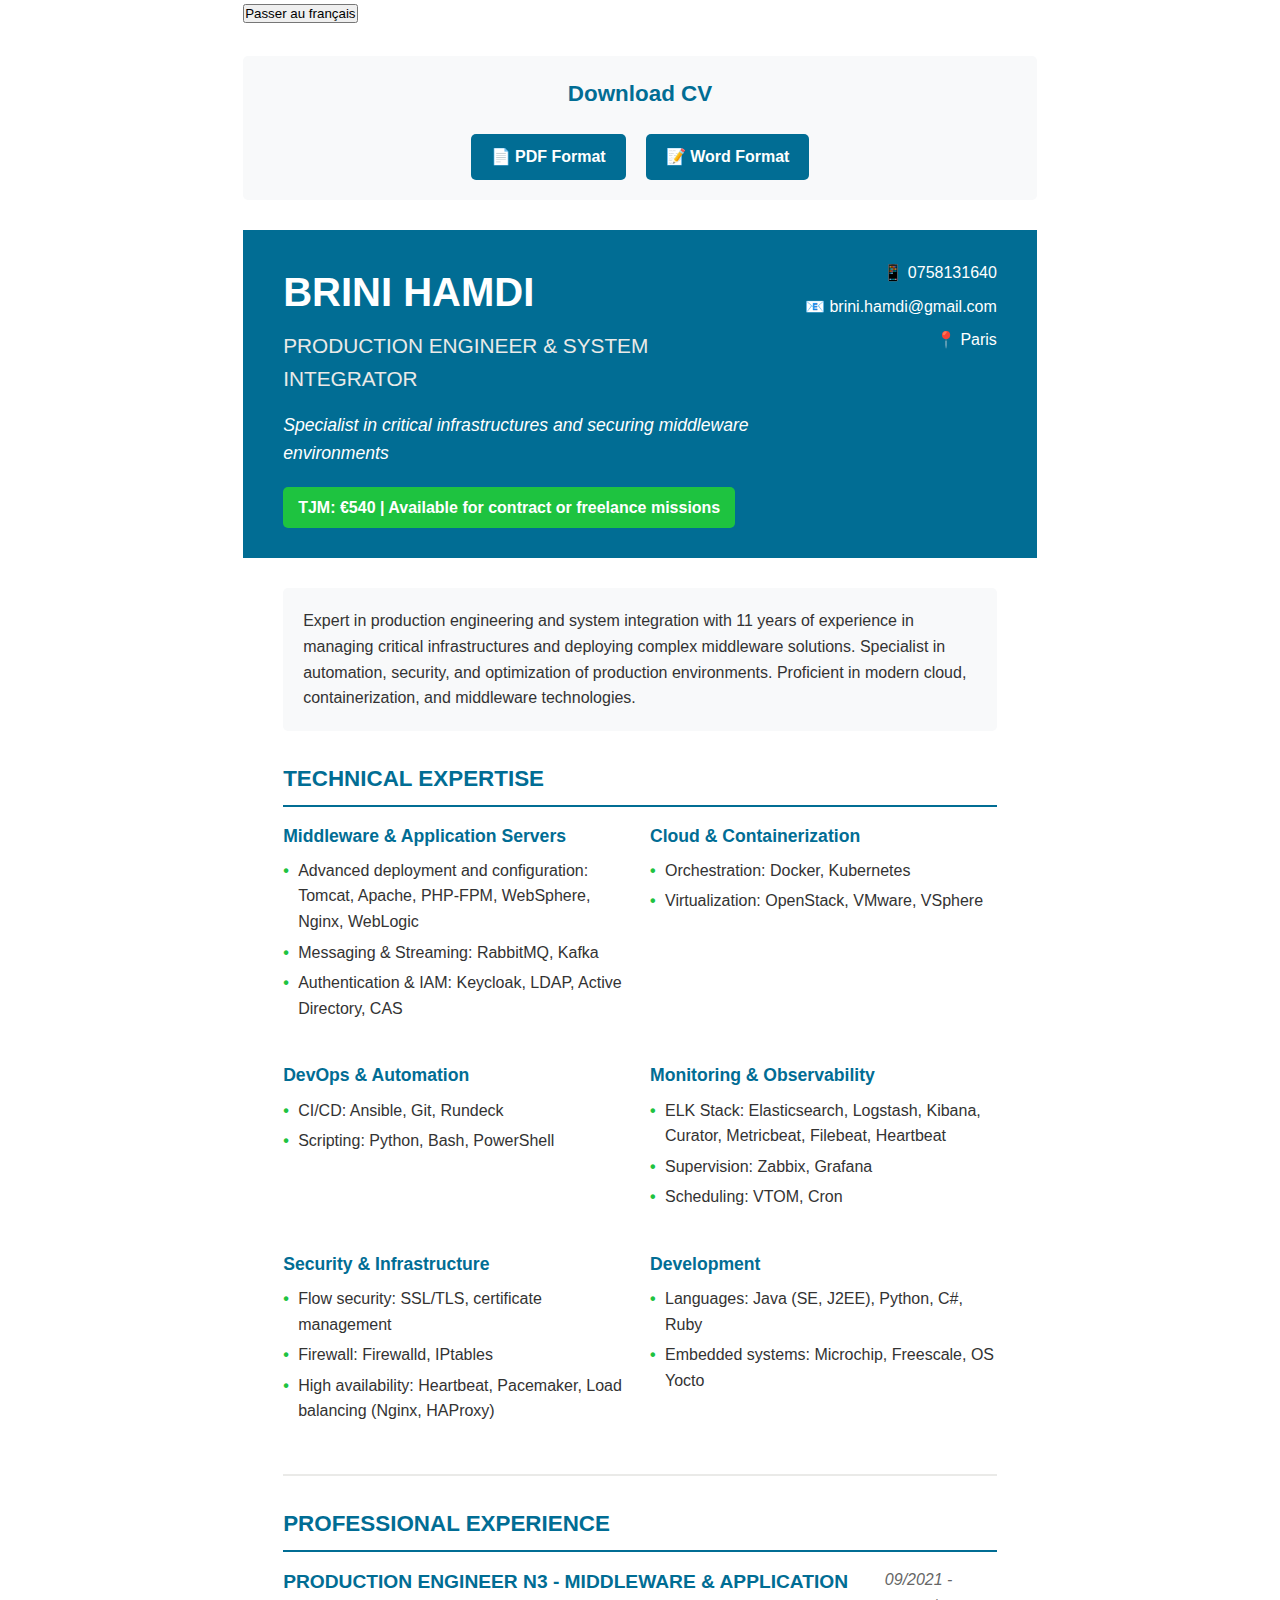
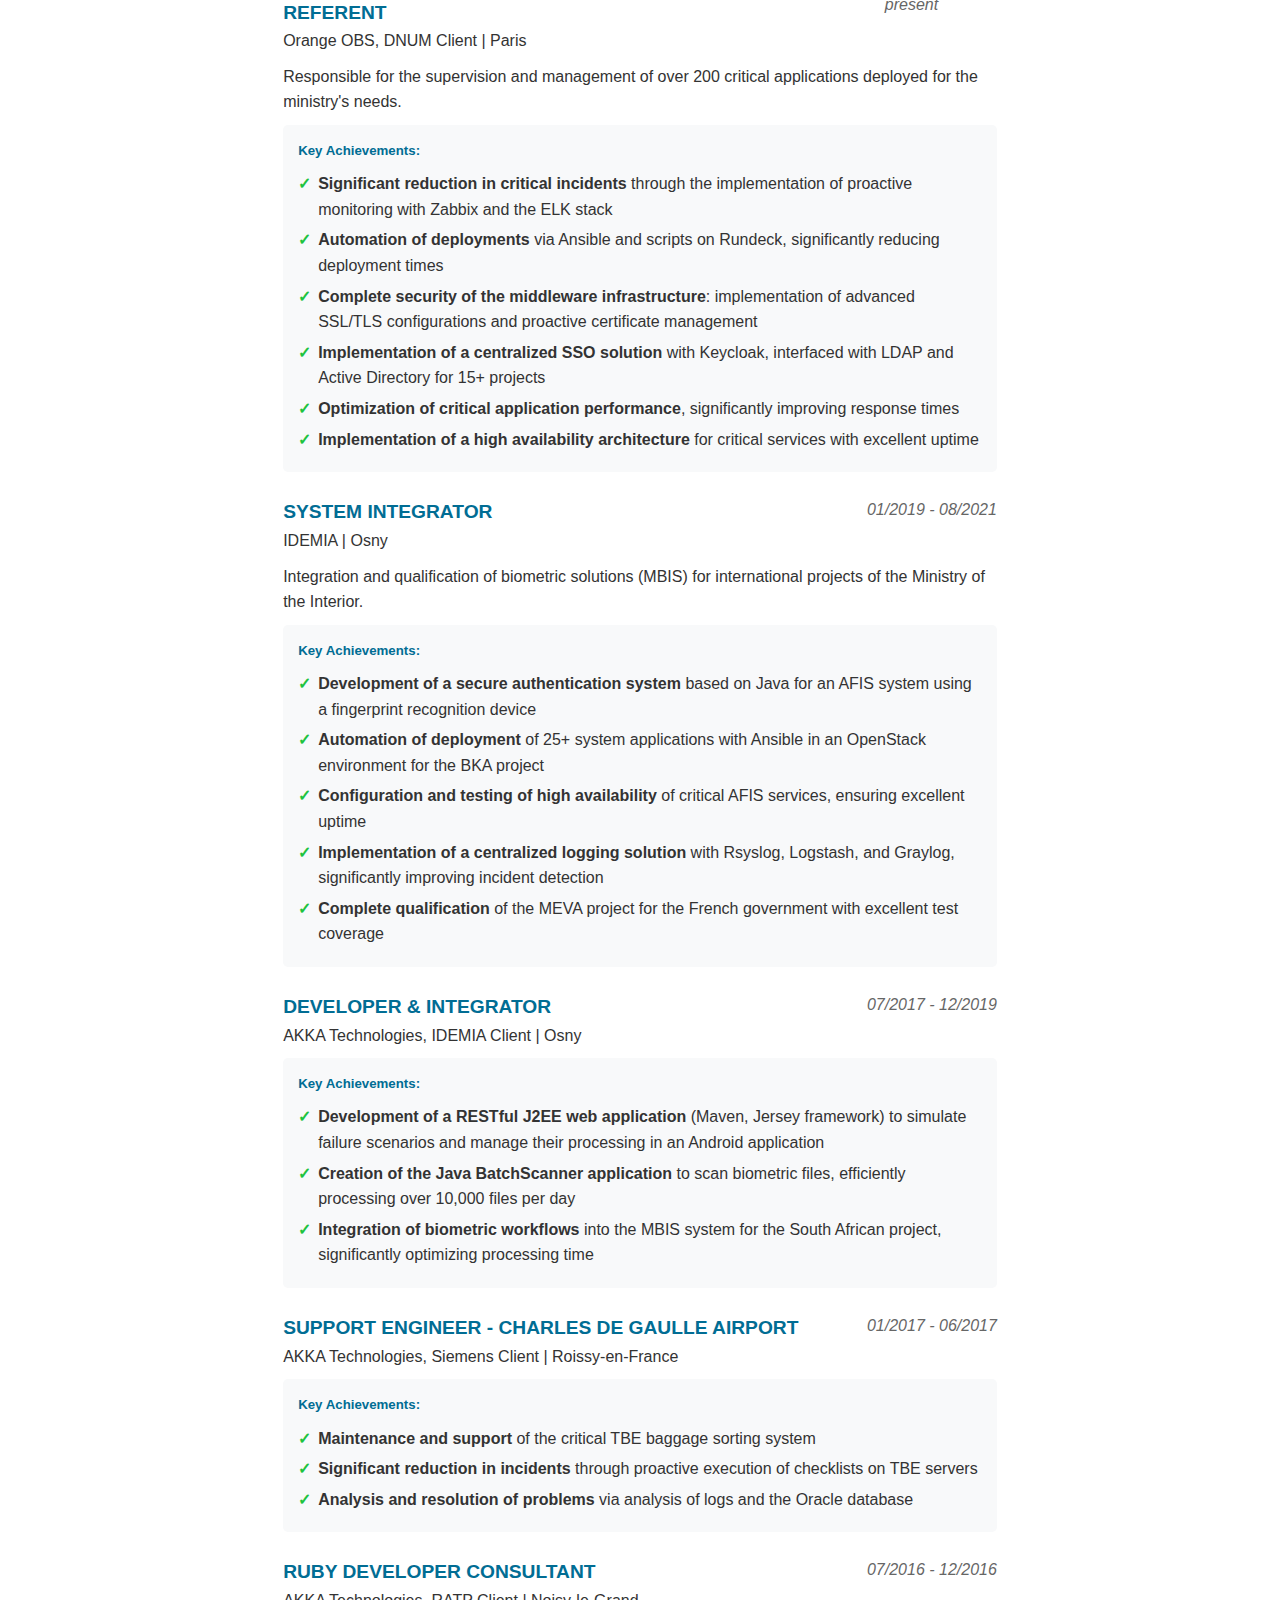
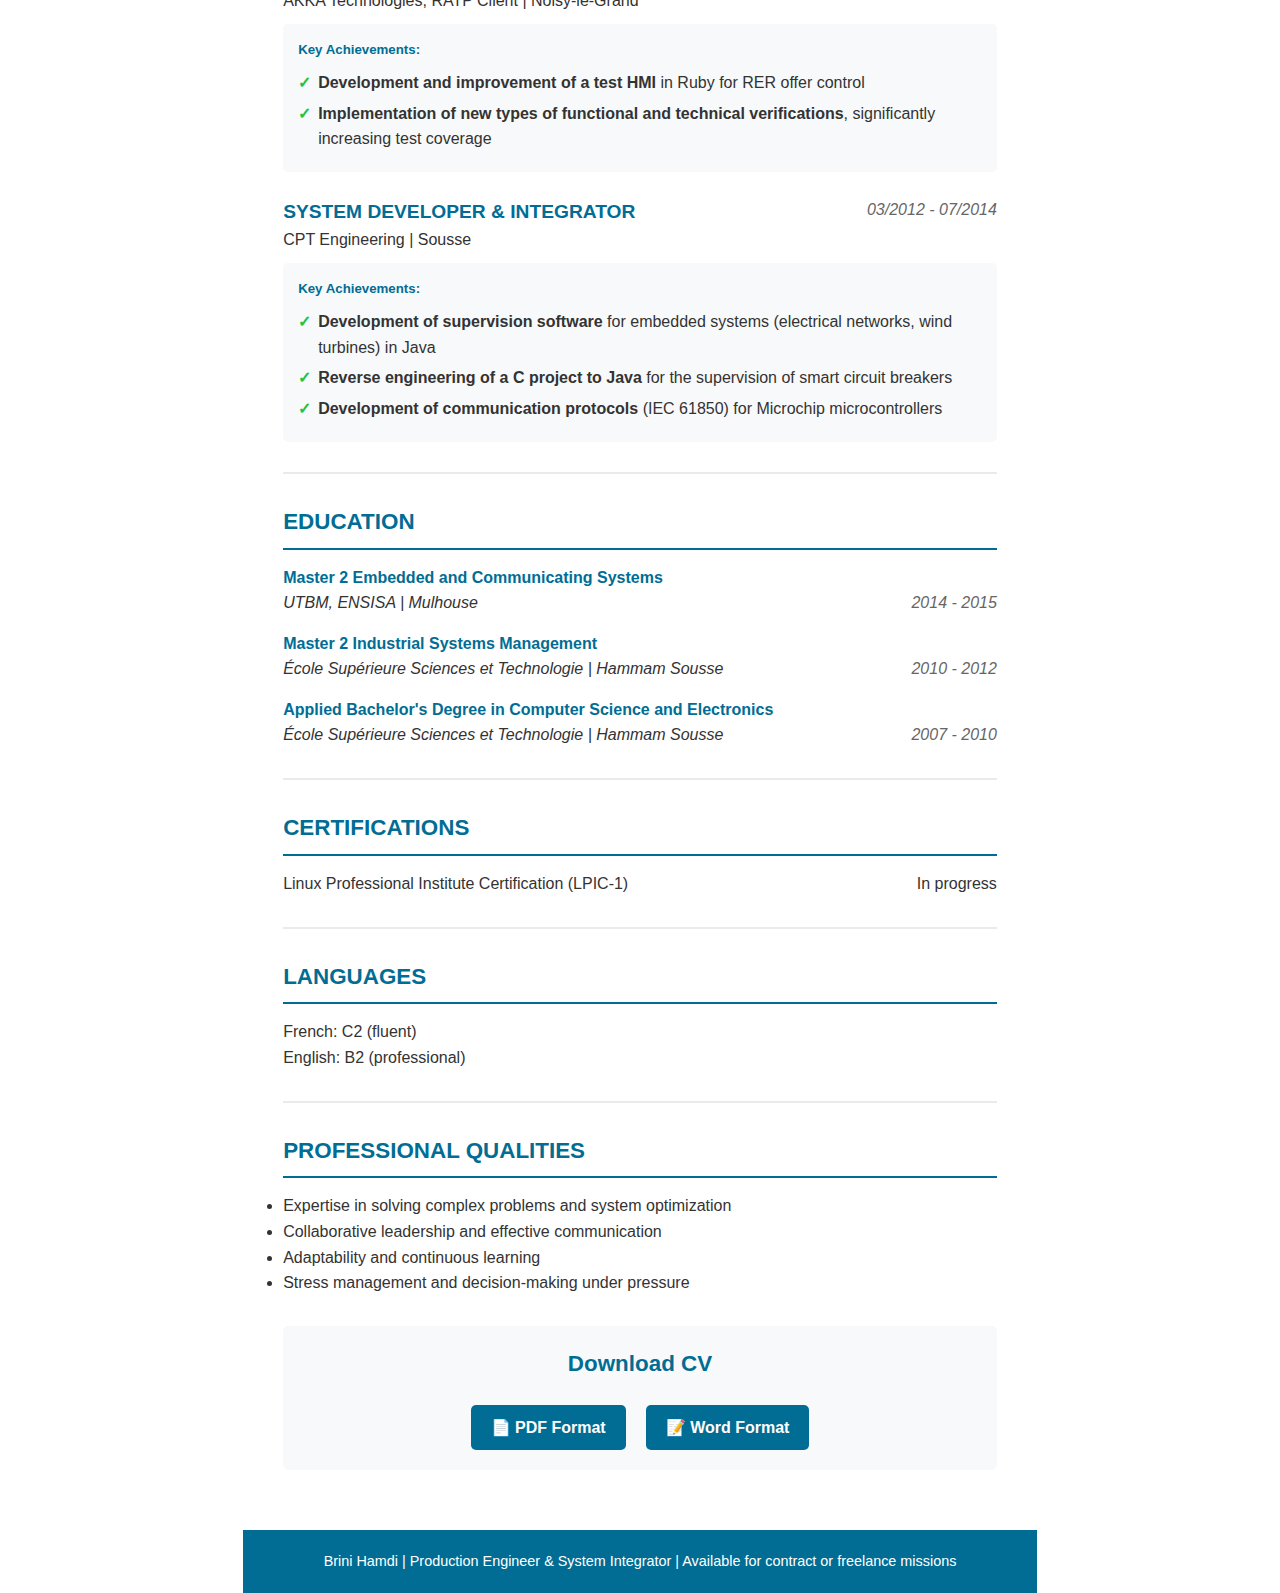
==== index_en.html @ aabd05d4 "Résolution des conflits" ====
<!DOCTYPE html>
<html lang="en">

<head>
    <meta charset="UTF-8">
    <meta name="viewport" content="width=device-width, initial-scale=1.0">
    <title>Brini Hamdi - Production Engineer & System Integrator</title>
    <style>
        /* Variables de couleurs */
        :root {
            --primary-color: #016D94;
            --secondary-color: #EAEAE8;
            --accent-color: #1EC340;
            --text-color: #333333;
            --light-text: #666666;
            --white: #ffffff;
            --section-bg: #f8f9fa;
        }

        /* Styles généraux */
        * {
            margin: 0;
            padding: 0;
            box-sizing: border-box;
            font-family: 'Calibri', 'Helvetica', 'Arial', sans-serif;
        }

        body {
            color: var(--text-color);
            line-height: 1.6;
            background-color: var(--white);
            max-width: 210mm;
            margin: 0 auto;
            padding: 0;
        }

        /* En-tête */
        header {
            background-color: var(--primary-color);
            color: var(--white);
            padding: 30px 40px;
            position: relative;
        }

        .header-content {
            display: flex;
            justify-content: space-between;
            align-items: flex-start;
        }

        .name-title {
            flex: 2;
        }

        .name-title h1 {
            font-size: 2.5em;
            margin-bottom: 5px;
            font-weight: 700;
        }

        .name-title h2 {
            font-size: 1.3em;
            font-weight: 400;
            margin-bottom: 15px;
            color: var(--secondary-color);
        }

        .name-title p {
            font-style: italic;
            margin-bottom: 10px;
            font-size: 1.1em;
        }

        .tjm-info {
            background-color: var(--accent-color);
            color: var(--white);
            padding: 8px 15px;
            border-radius: 5px;
            display: inline-block;
            font-weight: bold;
            margin-top: 10px;
        }

        .contact-info {
            flex: 1;
            text-align: right;
        }

        .contact-info p {
            margin-bottom: 8px;
            display: flex;
            justify-content: flex-end;
            align-items: center;
        }

        .contact-info i {
            margin-left: 10px;
            font-size: 1.2em;
        }

        /* Contenu principal */
        main {
            padding: 30px 40px;
        }

        section {
            margin-bottom: 30px;
        }

        h3 {
            color: var(--primary-color);
            font-size: 1.4em;
            margin-bottom: 15px;
            padding-bottom: 8px;
            border-bottom: 2px solid var(--primary-color);
        }

        /* Profil */
        .profile {
            background-color: var(--section-bg);
            padding: 20px;
            border-radius: 5px;
            margin-bottom: 30px;
        }

        /* Expertise technique */
        .skills-container {
            display: flex;
            flex-wrap: wrap;
            gap: 20px;
        }

        .skill-category {
            flex: 1 1 45%;
            margin-bottom: 15px;
        }

        .skill-category h4 {
            color: var(--primary-color);
            margin-bottom: 8px;
            font-size: 1.1em;
        }

        .skill-category ul {
            list-style-type: none;
        }

        .skill-category li {
            margin-bottom: 5px;
            position: relative;
            padding-left: 15px;
        }

        .skill-category li:before {
            content: "•";
            color: var(--accent-color);
            font-weight: bold;
            position: absolute;
            left: 0;
        }

        /* Expérience professionnelle */
        .experience {
            margin-bottom: 25px;
        }

        .experience-header {
            display: flex;
            justify-content: space-between;
            margin-bottom: 10px;
        }

        .job-title {
            font-weight: bold;
            color: var(--primary-color);
            font-size: 1.2em;
        }

        .company-location {
            font-weight: 500;
        }

        .date {
            color: var(--light-text);
            font-style: italic;
        }

        .job-description {
            margin-bottom: 10px;
        }

        .achievements {
            background-color: var(--section-bg);
            padding: 15px;
            border-radius: 5px;
        }

        .achievements h5 {
            color: var(--primary-color);
            margin-bottom: 10px;
        }

        .achievements ul {
            list-style-type: none;
        }

        .achievements li {
            margin-bottom: 5px;
            position: relative;
            padding-left: 20px;
        }

        .achievements li:before {
            content: "✓";
            color: var(--accent-color);
            font-weight: bold;
            position: absolute;
            left: 0;
        }

        .achievements strong {
            font-weight: 600;
        }

        /* Formation et autres sections */
        .education-item,
        .language-item,
        .certification-item,
        .quality-item {
            margin-bottom: 15px;
        }

        .education-title {
            font-weight: bold;
            color: var(--primary-color);
        }

        .education-details,
        .certification-details {
            display: flex;
            justify-content: space-between;
        }

        .institution-location {
            font-style: italic;
        }

        /* Pied de page */
        footer {
            text-align: center;
            padding: 20px;
            background-color: var(--primary-color);
            color: var(--white);
            font-size: 0.9em;
        }

        /* Utilitaires */
        .highlight {
            color: var(--accent-color);
            font-weight: bold;
        }

        .divider {
            height: 2px;
            background-color: var(--secondary-color);
            margin: 30px 0;
        }

        /* Téléchargements */
        .download-section {
            background-color: var(--section-bg);
            padding: 20px;
            border-radius: 5px;
            margin: 30px 0;
            text-align: center;
        }

        .download-buttons {
            display: flex;
            justify-content: center;
            gap: 20px;
            margin-top: 15px;
        }

        .download-button {
            background-color: var(--primary-color);
            color: var(--white);
            padding: 10px 20px;
            border-radius: 5px;
            text-decoration: none;
            font-weight: bold;
            display: inline-flex;
            align-items: center;
            transition: background-color 0.3s;
        }

        .download-button:hover {
            background-color: var(--accent-color);
        }

        .download-button i {
            margin-right: 8px;
        }

        /* Responsive */
        @media print {
            body {
                width: 210mm;
                height: 297mm;
                margin: 0;
                padding: 0;
            }

            .page-break {
                page-break-before: always;
            }

            .download-section {
                display: none;
            }
        }

        @media screen and (max-width: 768px) {
            .header-content {
                flex-direction: column;
            }

            .contact-info {
                text-align: left;
                margin-top: 20px;
            }

            .contact-info p {
                justify-content: flex-start;
            }

            .skills-container {
                flex-direction: column;
            }

            .skill-category {
                flex: 1 1 100%;
            }

            .download-buttons {
                flex-direction: column;
                align-items: center;
            }
        }
    </style>
</head>

<body>
    <button id="lang-switch">Passer au français</button>

    <script>
        document.getElementById('lang-switch').addEventListener('click', function() {
            window.location.href = 'index_fr.html';
        });
    </script>

    <div class="download-section">
        <h3 style="border-bottom: none;">Download CV</h3>
        <div class="download-buttons">
            <a href="cv_brini_hamdi_en.pdf" class="download-button" download>
                <span>📄 PDF Format</span>
            </a>
            <a href="cv_brini_hamdi_en.docx" class="download-button" download>
                <span>📝 Word Format</span>
            </a>
        </div>
    </div>

    <header>
        <div class="header-content">
            <div class="name-title">
                <h1>BRINI HAMDI</h1>
                <h2>PRODUCTION ENGINEER & SYSTEM INTEGRATOR</h2>
                <p>Specialist in critical infrastructures and securing middleware environments</p>
                <div class="tjm-info">TJM: €540 | Available for contract or freelance missions</div>
            </div>
            <div class="contact-info">
                <p>&#x1F4F1; 0758131640</p>
                <p>&#x1F4E7; brini.hamdi@gmail.com</p>
                <p>&#x1F4CD; Paris</p>
            </div>
        </div>
    </header>

    <main>
        <section class="profile">
            <p>Expert in production engineering and system integration with 11 years of experience in managing critical
                infrastructures and deploying complex middleware solutions. Specialist in automation, security, and
                optimization of production environments. Proficient in modern cloud, containerization, and middleware
                technologies.</p>
        </section>

        <section>
            <h3>TECHNICAL EXPERTISE</h3>
            <div class="skills-container">
                <div class="skill-category">
                    <h4>Middleware & Application Servers</h4>
                    <ul>
                        <li>Advanced deployment and configuration: Tomcat, Apache, PHP-FPM, WebSphere, Nginx, WebLogic
                        </li>
                        <li>Messaging & Streaming: RabbitMQ, Kafka</li>
                        <li>Authentication & IAM: Keycloak, LDAP, Active Directory, CAS</li>
                    </ul>
                </div>

                <div class="skill-category">
                    <h4>Cloud & Containerization</h4>
                    <ul>
                        <li>Orchestration: Docker, Kubernetes</li>
                        <li>Virtualization: OpenStack, VMware, VSphere</li>
                    </ul>
                </div>

                <div class="skill-category">
                    <h4>DevOps & Automation</h4>
                    <ul>
                        <li>CI/CD: Ansible, Git, Rundeck</li>
                        <li>Scripting: Python, Bash, PowerShell</li>
                    </ul>
                </div>

                <div class="skill-category">
                    <h4>Monitoring & Observability</h4>
                    <ul>
                        <li>ELK Stack: Elasticsearch, Logstash, Kibana, Curator, Metricbeat, Filebeat, Heartbeat</li>
                        <li>Supervision: Zabbix, Grafana</li>
                        <li>Scheduling: VTOM, Cron</li>
                    </ul>
                </div>

                <div class="skill-category">
                    <h4>Security & Infrastructure</h4>
                    <ul>
                        <li>Flow security: SSL/TLS, certificate management</li>
                        <li>Firewall: Firewalld, IPtables</li>
                        <li>High availability: Heartbeat, Pacemaker, Load balancing (Nginx, HAProxy)</li>
                    </ul>
                </div>

                <div class="skill-category">
                    <h4>Development</h4>
                    <ul>
                        <li>Languages: Java (SE, J2EE), Python, C#, Ruby</li>
                        <li>Embedded systems: Microchip, Freescale, OS Yocto</li>
                    </ul>
                </div>
            </div>
        </section>

        <div class="divider"></div>

        <section>
            <h3>PROFESSIONAL EXPERIENCE</h3>

            <div class="experience">
                <div class="experience-header">
                    <div>
                        <div class="job-title">PRODUCTION ENGINEER N3 - MIDDLEWARE & APPLICATION REFERENT</div>
                        <div class="company-location">Orange OBS, DNUM Client | Paris</div>
                    </div>
                    <div class="date">09/2021 - present</div>
                </div>
                <p class="job-description">Responsible for the supervision and management of over 200 critical applications
                    deployed for the ministry's needs.</p>
                <div class="achievements">
                    <h5>Key Achievements:</h5>
                    <ul>
                        <li><strong>Significant reduction in critical incidents</strong> through the implementation of proactive
                            monitoring with Zabbix and the ELK stack</li>
                        <li><strong>Automation of deployments</strong> via Ansible and scripts on Rundeck, significantly reducing
                            deployment times</li>
                        <li><strong>Complete security of the middleware infrastructure</strong>: implementation of advanced
                            SSL/TLS configurations and proactive certificate management</li>
                        <li><strong>Implementation of a centralized SSO solution</strong> with Keycloak, interfaced with LDAP
                            and Active Directory for 15+ projects</li>
                        <li><strong>Optimization of critical application performance</strong>, significantly improving response
                            times</li>
                        <li><strong>Implementation of a high availability architecture</strong> for critical services with
                            excellent uptime</li>
                    </ul>
                </div>
            </div>

            <div class="experience">
                <div class="experience-header">
                    <div>
                        <div class="job-title">SYSTEM INTEGRATOR</div>
                        <div class="company-location">IDEMIA | Osny</div>
                    </div>
                    <div class="date">01/2019 - 08/2021</div>
                </div>
                <p class="job-description">Integration and qualification of biometric solutions (MBIS) for international
                    projects of the Ministry of the Interior.</p>
                <div class="achievements">
                    <h5>Key Achievements:</h5>
                    <ul>
                        <li><strong>Development of a secure authentication system</strong> based on Java for an AFIS system
                            using a fingerprint recognition device</li>
                        <li><strong>Automation of deployment</strong> of 25+ system applications with Ansible in an OpenStack
                            environment for the BKA project</li>
                        <li><strong>Configuration and testing of high availability</strong> of critical AFIS services, ensuring
                            excellent uptime</li>
                        <li><strong>Implementation of a centralized logging solution</strong> with Rsyslog, Logstash, and
                            Graylog, significantly improving incident detection</li>
                        <li><strong>Complete qualification</strong> of the MEVA project for the French government with excellent
                            test coverage</li>
                    </ul>
                </div>
            </div>

            <div class="experience">
                <div class="experience-header">
                    <div>
                        <div class="job-title">DEVELOPER & INTEGRATOR</div>
                        <div class="company-location">AKKA Technologies, IDEMIA Client | Osny</div>
                    </div>
                    <div class="date">07/2017 - 12/2019</div>
                </div>
                <div class="achievements">
                    <h5>Key Achievements:</h5>
                    <ul>
                        <li><strong>Development of a RESTful J2EE web application</strong> (Maven, Jersey framework) to
                            simulate failure scenarios and manage their processing in an Android application</li>
                        <li><strong>Creation of the Java BatchScanner application</strong> to scan biometric files, efficiently
                            processing over 10,000 files per day</li>
                        <li><strong>Integration of biometric workflows</strong> into the MBIS system for the South African
                            project, significantly optimizing processing time</li>
                    </ul>
                </div>
            </div>

            <div class="experience">
                <div class="experience-header">
                    <div>
                        <div class="job-title">SUPPORT ENGINEER - CHARLES DE GAULLE AIRPORT</div>
                        <div class="company-location">AKKA Technologies, Siemens Client | Roissy-en-France</div>
                    </div>
                    <div class="date">01/2017 - 06/2017</div>
                </div>
                <div class="achievements">
                    <h5>Key Achievements:</h5>
                    <ul>
                        <li><strong>Maintenance and support</strong> of the critical TBE baggage sorting system</li>
                        <li><strong>Significant reduction in incidents</strong> through proactive execution of checklists on
                            TBE servers</li>
                        <li><strong>Analysis and resolution of problems</strong> via analysis of logs and the Oracle database
                        </li>
                    </ul>
                </div>
            </div>

            <div class="experience">
                <div class="experience-header">
                    <div>
                        <div class="job-title">RUBY DEVELOPER CONSULTANT</div>
                        <div class="company-location">AKKA Technologies, RATP Client | Noisy-le-Grand</div>
                    </div>
                    <div class="date">07/2016 - 12/2016</div>
                </div>
                <div class="achievements">
                    <h5>Key Achievements:</h5>
                    <ul>
                        <li><strong>Development and improvement of a test HMI</strong> in Ruby for RER offer control</li>
                        <li><strong>Implementation of new types of functional and technical verifications</strong>,
                            significantly increasing test coverage</li>
                    </ul>
                </div>
            </div>

            <div class="experience">
                <div class="experience-header">
                    <div>
                        <div class="job-title">SYSTEM DEVELOPER & INTEGRATOR</div>
                        <div class="company-location">CPT Engineering | Sousse</div>
                    </div>
                    <div class="date">03/2012 - 07/2014</div>
                </div>
                <div class="achievements">
                    <h5>Key Achievements:</h5>
                    <ul>
                        <li><strong>Development of supervision software</strong> for embedded systems (electrical networks,
                            wind turbines) in Java</li>
                        <li><strong>Reverse engineering of a C project to Java</strong> for the supervision of smart circuit
                            breakers</li>
                        <li><strong>Development of communication protocols</strong> (IEC 61850) for Microchip microcontrollers
                        </li>
                    </ul>
                </div>
            </div>
        </section>

        <div class="divider"></div>

        <section>
            <h3>EDUCATION</h3>

            <div class="education-item">
                <div class="education-title">Master 2 Embedded and Communicating Systems</div>
                <div class="education-details">
                    <div class="institution-location">UTBM, ENSISA | Mulhouse</div>
                    <div class="date">2014 - 2015</div>
                </div>
            </div>

            <div class="education-item">
                <div class="education-title">Master 2 Industrial Systems Management</div>
                <div class="education-details">
                    <div class="institution-location">École Supérieure Sciences et Technologie | Hammam Sousse</div>
                    <div class="date">2010 - 2012</div>
                </div>
            </div>

            <div class="education-item">
                <div class="education-title">Applied Bachelor's Degree in Computer Science and Electronics</div>
                <div class="education-details">
                    <div class="institution-location">École Supérieure Sciences et Technologie | Hammam Sousse</div>
                    <div class="date">2007 - 2010</div>
                </div>
            </div>
        </section>

        <div class="divider"></div>

        <section>
            <h3>CERTIFICATIONS</h3>

            <div class="certification-item">
                <div class="certification-details">
                    <div class="certification-title">Linux Professional Institute Certification (LPIC-1)</div>
                    <div class="certification-status">In progress</div>
                </div>
            </div>
        </section>

        <div class="divider"></div>

        <section>
            <h3>LANGUAGES</h3>

            <div class="language-item">
                <p>French: C2 (fluent)</p>
                <p>English: B2 (professional)</p>
            </div>
        </section>

        <div class="divider"></div>

        <section>
            <h3>PROFESSIONAL QUALITIES</h3>

            <div class="quality-item">
                <ul>
                    <li>Expertise in solving complex problems and system optimization</li>
                    <li>Collaborative leadership and effective communication</li>
                    <li>Adaptability and continuous learning</li>
                    <li>Stress management and decision-making under pressure</li>
                </ul>
            </div>
        </section>

        <div class="download-section">
            <h3 style="border-bottom: none;">Download CV</h3>
            <div class="download-buttons">
                <a href="cv_brini_hamdi_en.pdf" class="download-button" download>
                    <span>📄 PDF Format</span>
                </a>
                <a href="cv_brini_hamdi_en.docx" class="download-button" download>
                    <span>📝 Word Format</span>
                </a>
            </div>
        </div>
    </main>

    <footer>
        <p>Brini Hamdi | Production Engineer & System Integrator | Available for contract or freelance missions</p>
    </footer>
</body>

</html>
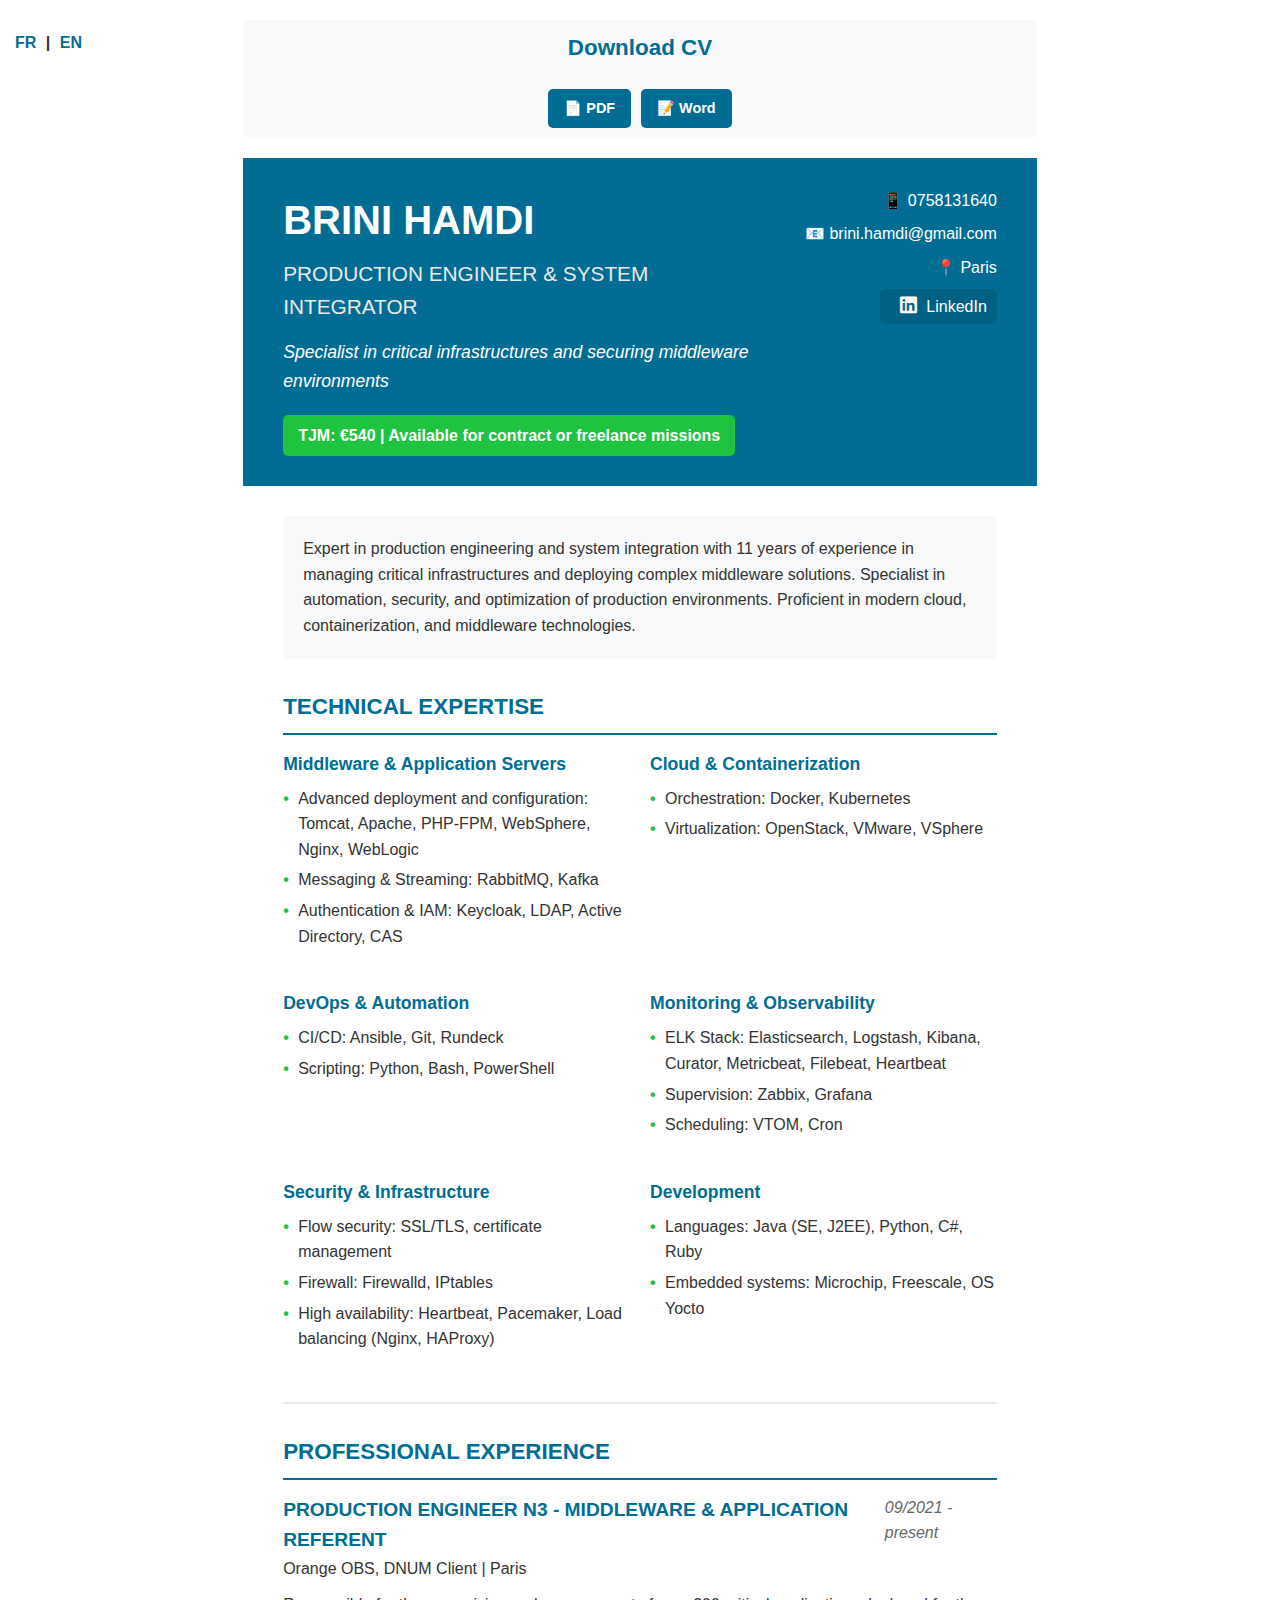
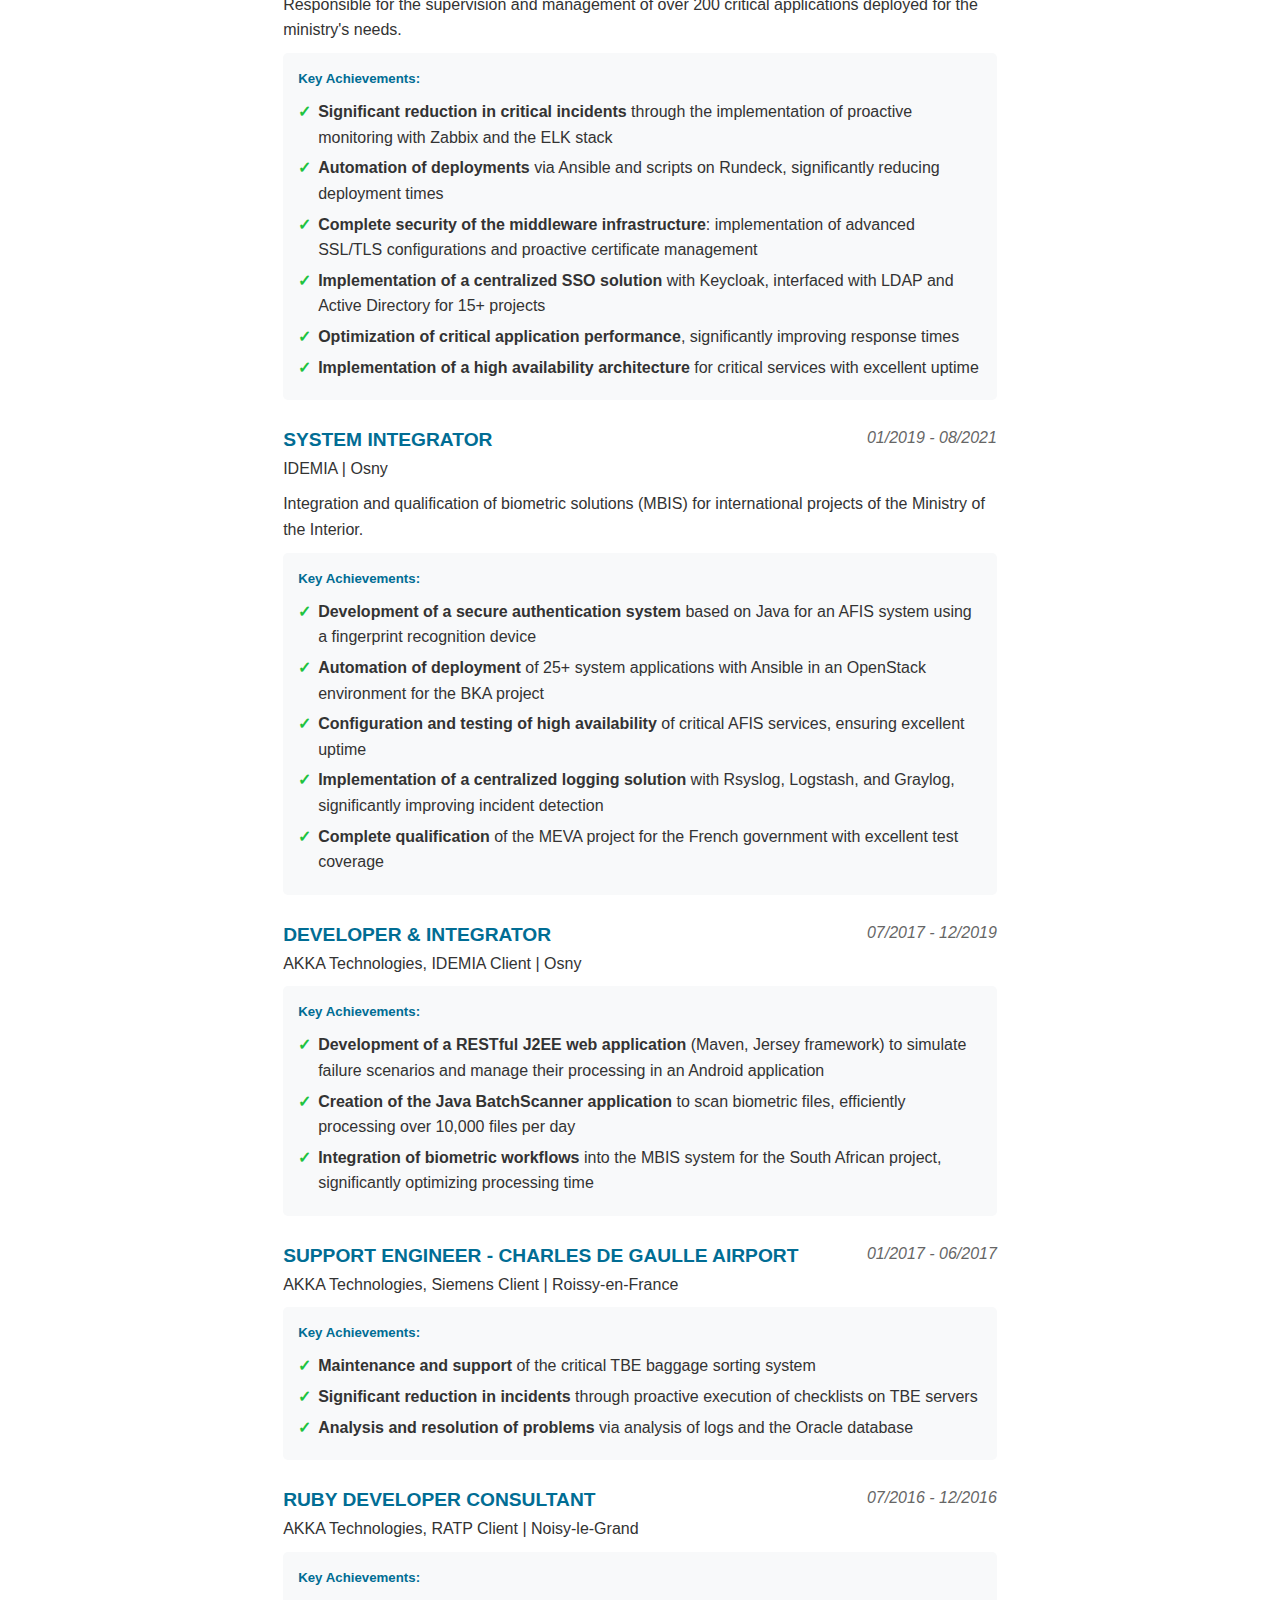
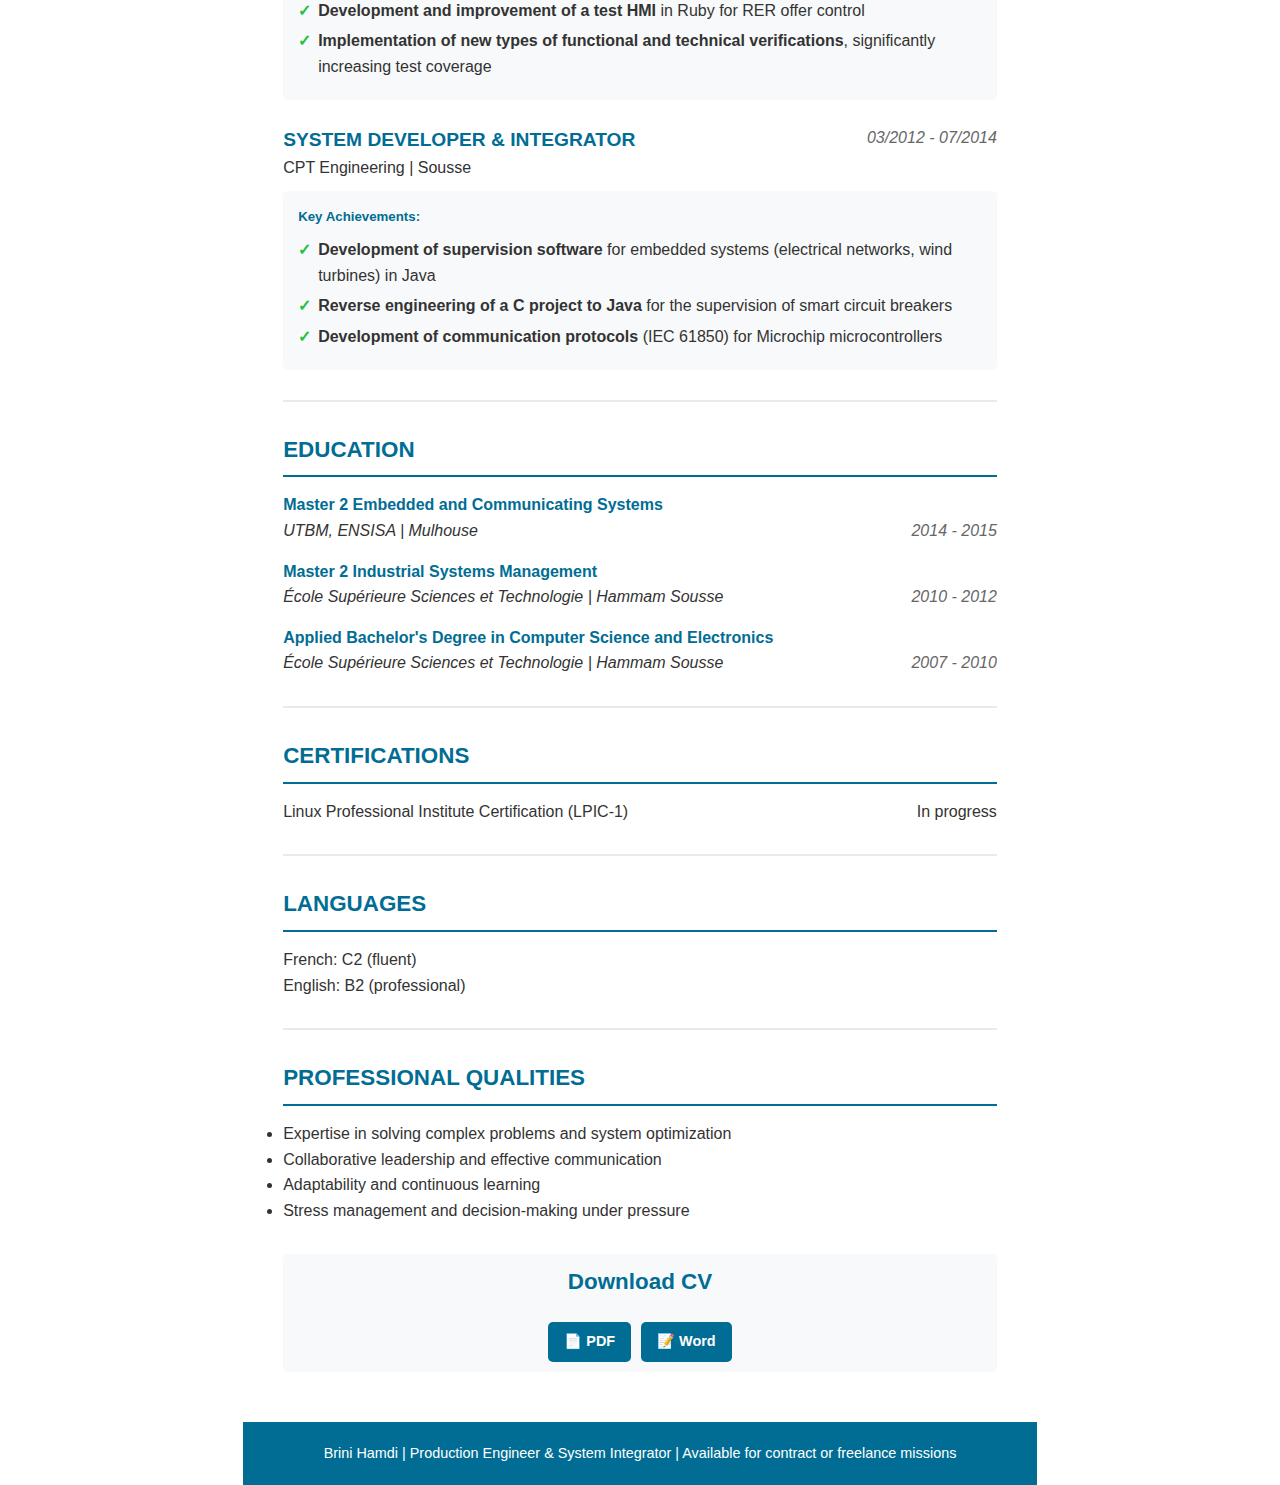
==== commit 5cf36ec7: "rajout du lien Linked IN et modification du bouton de traduction" ====
--- a/index_en.html
+++ b/index_en.html
@@ -5,368 +5,25 @@
     <meta charset="UTF-8">
     <meta name="viewport" content="width=device-width, initial-scale=1.0">
     <title>Brini Hamdi - Production Engineer & System Integrator</title>
-    <style>
-        /* Variables de couleurs */
-        :root {
-            --primary-color: #016D94;
-            --secondary-color: #EAEAE8;
-            --accent-color: #1EC340;
-            --text-color: #333333;
-            --light-text: #666666;
-            --white: #ffffff;
-            --section-bg: #f8f9fa;
-        }
-
-        /* Styles généraux */
-        * {
-            margin: 0;
-            padding: 0;
-            box-sizing: border-box;
-            font-family: 'Calibri', 'Helvetica', 'Arial', sans-serif;
-        }
-
-        body {
-            color: var(--text-color);
-            line-height: 1.6;
-            background-color: var(--white);
-            max-width: 210mm;
-            margin: 0 auto;
-            padding: 0;
-        }
-
-        /* En-tête */
-        header {
-            background-color: var(--primary-color);
-            color: var(--white);
-            padding: 30px 40px;
-            position: relative;
-        }
-
-        .header-content {
-            display: flex;
-            justify-content: space-between;
-            align-items: flex-start;
-        }
-
-        .name-title {
-            flex: 2;
-        }
-
-        .name-title h1 {
-            font-size: 2.5em;
-            margin-bottom: 5px;
-            font-weight: 700;
-        }
-
-        .name-title h2 {
-            font-size: 1.3em;
-            font-weight: 400;
-            margin-bottom: 15px;
-            color: var(--secondary-color);
-        }
-
-        .name-title p {
-            font-style: italic;
-            margin-bottom: 10px;
-            font-size: 1.1em;
-        }
-
-        .tjm-info {
-            background-color: var(--accent-color);
-            color: var(--white);
-            padding: 8px 15px;
-            border-radius: 5px;
-            display: inline-block;
-            font-weight: bold;
-            margin-top: 10px;
-        }
-
-        .contact-info {
-            flex: 1;
-            text-align: right;
-        }
-
-        .contact-info p {
-            margin-bottom: 8px;
-            display: flex;
-            justify-content: flex-end;
-            align-items: center;
-        }
-
-        .contact-info i {
-            margin-left: 10px;
-            font-size: 1.2em;
-        }
-
-        /* Contenu principal */
-        main {
-            padding: 30px 40px;
-        }
-
-        section {
-            margin-bottom: 30px;
-        }
-
-        h3 {
-            color: var(--primary-color);
-            font-size: 1.4em;
-            margin-bottom: 15px;
-            padding-bottom: 8px;
-            border-bottom: 2px solid var(--primary-color);
-        }
-
-        /* Profil */
-        .profile {
-            background-color: var(--section-bg);
-            padding: 20px;
-            border-radius: 5px;
-            margin-bottom: 30px;
-        }
-
-        /* Expertise technique */
-        .skills-container {
-            display: flex;
-            flex-wrap: wrap;
-            gap: 20px;
-        }
-
-        .skill-category {
-            flex: 1 1 45%;
-            margin-bottom: 15px;
-        }
-
-        .skill-category h4 {
-            color: var(--primary-color);
-            margin-bottom: 8px;
-            font-size: 1.1em;
-        }
-
-        .skill-category ul {
-            list-style-type: none;
-        }
-
-        .skill-category li {
-            margin-bottom: 5px;
-            position: relative;
-            padding-left: 15px;
-        }
-
-        .skill-category li:before {
-            content: "•";
-            color: var(--accent-color);
-            font-weight: bold;
-            position: absolute;
-            left: 0;
-        }
-
-        /* Expérience professionnelle */
-        .experience {
-            margin-bottom: 25px;
-        }
-
-        .experience-header {
-            display: flex;
-            justify-content: space-between;
-            margin-bottom: 10px;
-        }
-
-        .job-title {
-            font-weight: bold;
-            color: var(--primary-color);
-            font-size: 1.2em;
-        }
-
-        .company-location {
-            font-weight: 500;
-        }
-
-        .date {
-            color: var(--light-text);
-            font-style: italic;
-        }
-
-        .job-description {
-            margin-bottom: 10px;
-        }
-
-        .achievements {
-            background-color: var(--section-bg);
-            padding: 15px;
-            border-radius: 5px;
-        }
-
-        .achievements h5 {
-            color: var(--primary-color);
-            margin-bottom: 10px;
-        }
-
-        .achievements ul {
-            list-style-type: none;
-        }
-
-        .achievements li {
-            margin-bottom: 5px;
-            position: relative;
-            padding-left: 20px;
-        }
-
-        .achievements li:before {
-            content: "✓";
-            color: var(--accent-color);
-            font-weight: bold;
-            position: absolute;
-            left: 0;
-        }
-
-        .achievements strong {
-            font-weight: 600;
-        }
-
-        /* Formation et autres sections */
-        .education-item,
-        .language-item,
-        .certification-item,
-        .quality-item {
-            margin-bottom: 15px;
-        }
-
-        .education-title {
-            font-weight: bold;
-            color: var(--primary-color);
-        }
-
-        .education-details,
-        .certification-details {
-            display: flex;
-            justify-content: space-between;
-        }
-
-        .institution-location {
-            font-style: italic;
-        }
-
-        /* Pied de page */
-        footer {
-            text-align: center;
-            padding: 20px;
-            background-color: var(--primary-color);
-            color: var(--white);
-            font-size: 0.9em;
-        }
-
-        /* Utilitaires */
-        .highlight {
-            color: var(--accent-color);
-            font-weight: bold;
-        }
-
-        .divider {
-            height: 2px;
-            background-color: var(--secondary-color);
-            margin: 30px 0;
-        }
-
-        /* Téléchargements */
-        .download-section {
-            background-color: var(--section-bg);
-            padding: 20px;
-            border-radius: 5px;
-            margin: 30px 0;
-            text-align: center;
-        }
-
-        .download-buttons {
-            display: flex;
-            justify-content: center;
-            gap: 20px;
-            margin-top: 15px;
-        }
-
-        .download-button {
-            background-color: var(--primary-color);
-            color: var(--white);
-            padding: 10px 20px;
-            border-radius: 5px;
-            text-decoration: none;
-            font-weight: bold;
-            display: inline-flex;
-            align-items: center;
-            transition: background-color 0.3s;
-        }
-
-        .download-button:hover {
-            background-color: var(--accent-color);
-        }
-
-        .download-button i {
-            margin-right: 8px;
-        }
-
-        /* Responsive */
-        @media print {
-            body {
-                width: 210mm;
-                height: 297mm;
-                margin: 0;
-                padding: 0;
-            }
-
-            .page-break {
-                page-break-before: always;
-            }
-
-            .download-section {
-                display: none;
-            }
-        }
-
-        @media screen and (max-width: 768px) {
-            .header-content {
-                flex-direction: column;
-            }
-
-            .contact-info {
-                text-align: left;
-                margin-top: 20px;
-            }
-
-            .contact-info p {
-                justify-content: flex-start;
-            }
-
-            .skills-container {
-                flex-direction: column;
-            }
-
-            .skill-category {
-                flex: 1 1 100%;
-            }
-
-            .download-buttons {
-                flex-direction: column;
-                align-items: center;
-            }
-        }
-    </style>
+    <link rel="stylesheet" href="styles.css">
+    <link rel="stylesheet" href="https://cdnjs.cloudflare.com/ajax/libs/font-awesome/6.0.0/css/all.min.css"
+        integrity="sha512-9usAa10IRO0HhonpyAIVpjrylPvoDwiPUiKdWk5t3PyolY1cOd4DSE0Ga+ri4AuTroPR5aQvXU9xC6qOPnzFeg=="
+        crossorigin="anonymous" referrerpolicy="no-referrer" />
 </head>
 
 <body>
-    <button id="lang-switch">Passer au français</button>
-
-    <script>
-        document.getElementById('lang-switch').addEventListener('click', function() {
-            window.location.href = 'index_fr.html';
-        });
-    </script>
+    <div class="lang-selector">
+        <a href="index_fr.html">FR</a> | <a href="index_en.html">EN</a>
+    </div>
 
     <div class="download-section">
         <h3 style="border-bottom: none;">Download CV</h3>
         <div class="download-buttons">
             <a href="cv_brini_hamdi_en.pdf" class="download-button" download>
-                <span>📄 PDF Format</span>
+                <span>📄 PDF</span>
             </a>
             <a href="cv_brini_hamdi_en.docx" class="download-button" download>
-                <span>📝 Word Format</span>
+                <span>📝 Word</span>
             </a>
         </div>
     </div>
@@ -383,6 +40,8 @@
                 <p>&#x1F4F1; 0758131640</p>
                 <p>&#x1F4E7; brini.hamdi@gmail.com</p>
                 <p>&#x1F4CD; Paris</p>
+                <p><a href="https://www.linkedin.com/in/brini-hamdi-251a0486/" target="_blank"><i class="fab fa-linkedin"></i>
+                        LinkedIn</a></p>
             </div>
         </div>
     </header>
@@ -667,10 +326,10 @@
             <h3 style="border-bottom: none;">Download CV</h3>
             <div class="download-buttons">
                 <a href="cv_brini_hamdi_en.pdf" class="download-button" download>
-                    <span>📄 PDF Format</span>
+                    <span>📄 PDF</span>
                 </a>
                 <a href="cv_brini_hamdi_en.docx" class="download-button" download>
-                    <span>📝 Word Format</span>
+                    <span>📝 Word</span>
                 </a>
             </div>
         </div>
@@ -681,4 +340,4 @@
     </footer>
 </body>
 
-</html>
+</html>--- a/styles.css
+++ b/styles.css
@@ -0,0 +1,384 @@
+/* Variables de couleurs */
+:root {
+    --primary-color: #016D94;
+    --secondary-color: #EAEAE8;
+    --accent-color: #1EC340;
+    --text-color: #333333;
+    --light-text: #666666;
+    --white: #ffffff;
+    --section-bg: #f8f9fa;
+}
+
+/* Styles généraux */
+* {
+    margin: 0;
+    padding: 0;
+    box-sizing: border-box;
+    font-family: 'Calibri', 'Helvetica', 'Arial', sans-serif;
+}
+
+body {
+    color: var(--text-color);
+    line-height: 1.6;
+    background-color: var(--white);
+    max-width: 210mm;
+    margin: 0 auto;
+    padding: 0;
+}
+
+/* En-tête */
+header {
+    background-color: var(--primary-color);
+    color: var(--white);
+    padding: 30px 40px;
+    position: relative;
+}
+
+.header-content {
+    display: flex;
+    justify-content: space-between;
+    align-items: flex-start;
+}
+
+.name-title {
+    flex: 2;
+}
+
+.name-title h1 {
+    font-size: 2.5em;
+    margin-bottom: 5px;
+    font-weight: 700;
+}
+
+.name-title h2 {
+    font-size: 1.3em;
+    font-weight: 400;
+    margin-bottom: 15px;
+    color: var(--secondary-color);
+}
+
+.name-title p {
+    font-style: italic;
+    margin-bottom: 10px;
+    font-size: 1.1em;
+}
+
+.tjm-info {
+    background-color: var(--accent-color);
+    color: var(--white);
+    padding: 8px 15px;
+    border-radius: 5px;
+    display: inline-block;
+    font-weight: bold;
+    margin-top: 10px;
+}
+
+.contact-info {
+    flex: 1;
+    text-align: right;
+}
+
+.contact-info p {
+    margin-bottom: 8px;
+    display: flex;
+    justify-content: flex-end;
+    align-items: center;
+}
+
+.contact-info i {
+    margin-left: 10px;
+    font-size: 1.2em;
+}
+
+.lang-selector {
+    text-align: right;
+    margin: 20px 40px 0 0;
+    font-weight: bold;
+}
+
+
+/* Contenu principal */
+main {
+    padding: 30px 40px;
+}
+
+section {
+    margin-bottom: 30px;
+}
+
+h3 {
+    color: var(--primary-color);
+    font-size: 1.4em;
+    margin-bottom: 15px;
+    padding-bottom: 8px;
+    border-bottom: 2px solid var(--primary-color);
+}
+
+/* Profil */
+.profile {
+    background-color: var(--section-bg);
+    padding: 20px;
+    border-radius: 5px;
+    margin-bottom: 30px;
+}
+
+/* Expertise technique */
+.skills-container {
+    display: flex;
+    flex-wrap: wrap;
+    gap: 20px;
+}
+
+.skill-category {
+    flex: 1 1 45%;
+    margin-bottom: 15px;
+}
+
+.skill-category h4 {
+    color: var(--primary-color);
+    margin-bottom: 8px;
+    font-size: 1.1em;
+}
+
+.skill-category ul {
+    list-style-type: none;
+}
+
+.skill-category li {
+    margin-bottom: 5px;
+    position: relative;
+    padding-left: 15px;
+}
+
+.skill-category li:before {
+    content: "•";
+    color: var(--accent-color);
+    font-weight: bold;
+    position: absolute;
+    left: 0;
+}
+
+/* Expérience professionnelle */
+.experience {
+    margin-bottom: 25px;
+}
+
+.experience-header {
+    display: flex;
+    justify-content: space-between;
+    margin-bottom: 10px;
+}
+
+.job-title {
+    font-weight: bold;
+    color: var(--primary-color);
+    font-size: 1.2em;
+}
+
+.company-location {
+    font-weight: 500;
+}
+
+.date {
+    color: var(--light-text);
+    font-style: italic;
+}
+
+.job-description {
+    margin-bottom: 10px;
+}
+
+.achievements {
+    background-color: var(--section-bg);
+    padding: 15px;
+    border-radius: 5px;
+}
+
+.achievements h5 {
+    color: var(--primary-color);
+    margin-bottom: 10px;
+}
+
+.achievements ul {
+    list-style-type: none;
+}
+
+.achievements li {
+    margin-bottom: 5px;
+    position: relative;
+    padding-left: 20px;
+}
+
+.achievements li:before {
+    content: "✓";
+    color: var(--accent-color);
+    font-weight: bold;
+    position: absolute;
+    left: 0;
+}
+
+.achievements strong {
+    font-weight: 600;
+}
+
+/* Formation et autres sections */
+.education-item,
+.language-item,
+.certification-item,
+.quality-item {
+    margin-bottom: 15px;
+}
+
+.education-title {
+    font-weight: bold;
+    color: var(--primary-color);
+}
+
+.education-details,
+.certification-details {
+    display: flex;
+    justify-content: space-between;
+}
+
+.institution-location {
+    font-style: italic;
+}
+
+/* Pied de page */
+footer {
+    text-align: center;
+    padding: 20px;
+    background-color: var(--primary-color);
+    color: var(--white);
+    font-size: 0.9em;
+}
+
+/* Utilitaires */
+.highlight {
+    color: var(--accent-color);
+    font-weight: bold;
+}
+
+.divider {
+    height: 2px;
+    background-color: var(--secondary-color);
+    margin: 30px 0;
+}
+
+/* Téléchargements */
+.download-section {
+    background-color: var(--section-bg);
+    padding: 10px;
+    border-radius: 5px;
+    margin: 20px 0;
+    text-align: center;
+}
+
+.download-buttons {
+    display: flex;
+    justify-content: center;
+    gap: 10px;
+    margin-top: 10px;
+}
+
+.download-button {
+    background-color: var(--primary-color);
+    color: var(--white);
+    padding: 8px 16px;
+    border-radius: 5px;
+    text-decoration: none;
+    font-weight: bold;
+    display: inline-flex;
+    align-items: center;
+    transition: background-color 0.3s;
+    font-size: 0.9em;
+}
+
+.download-button:hover {
+    background-color: var(--accent-color);
+}
+
+.download-button i {
+    margin-right: 5px;
+}
+
+/* Sélecteur de langue */
+.lang-selector {
+    position: absolute;
+    top: 10px;
+    left: 10px;
+    z-index: 10;
+}
+
+.lang-selector a {
+    color: var(--primary-color);
+    text-decoration: none;
+    font-weight: bold;
+    padding: 5px;
+}
+
+.lang-selector a:hover {
+    color: var(--accent-color);
+}
+
+/* Lien LinkedIn */
+.contact-info a,
+.contact-info a:hover {
+    color: var(--white);
+    text-decoration: none;
+    padding: 5px 10px;
+    border-radius: 5px;
+    background-color: rgba(0, 0, 0, 0.1);
+}
+
+.contact-info i.fab.fa-linkedin {
+    margin-right: 5px;
+    font-size: 1.2em;
+    color: var(--white);
+}
+
+/* Responsive */
+@media print {
+    body {
+        width: 210mm;
+        height: 297mm;
+        margin: 0;
+        padding: 0;
+    }
+
+    .page-break {
+        page-break-before: always;
+    }
+
+    .download-section {
+        display: none;
+    }
+}
+
+@media screen and (max-width: 768px) {
+    .header-content {
+        flex-direction: column;
+    }
+
+    .contact-info {
+        text-align: left;
+        margin-top: 20px;
+    }
+
+    .contact-info p {
+        justify-content: flex-start;
+    }
+
+    .skills-container {
+        flex-direction: column;
+    }
+
+    .skill-category {
+        flex: 1 1 100%;
+    }
+
+    .download-buttons {
+        flex-direction: column;
+        align-items: center;
+    }
+}